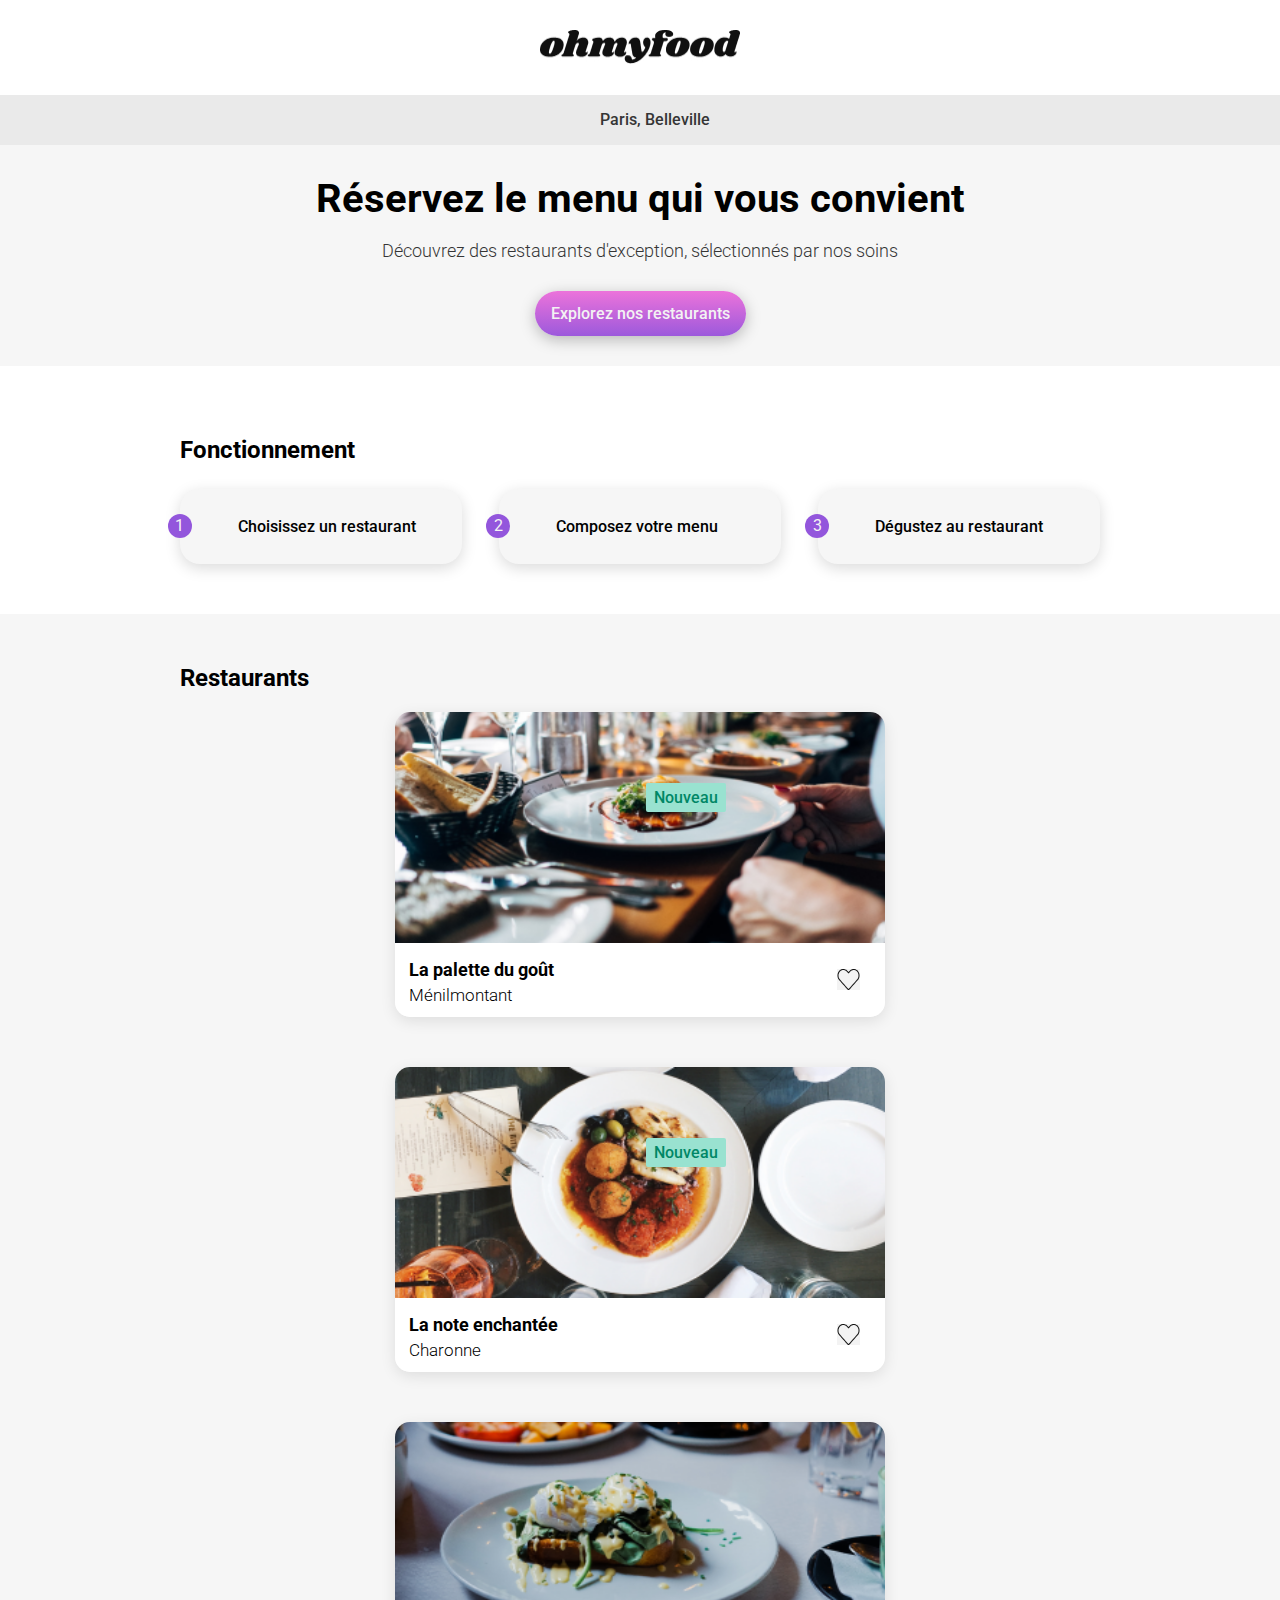
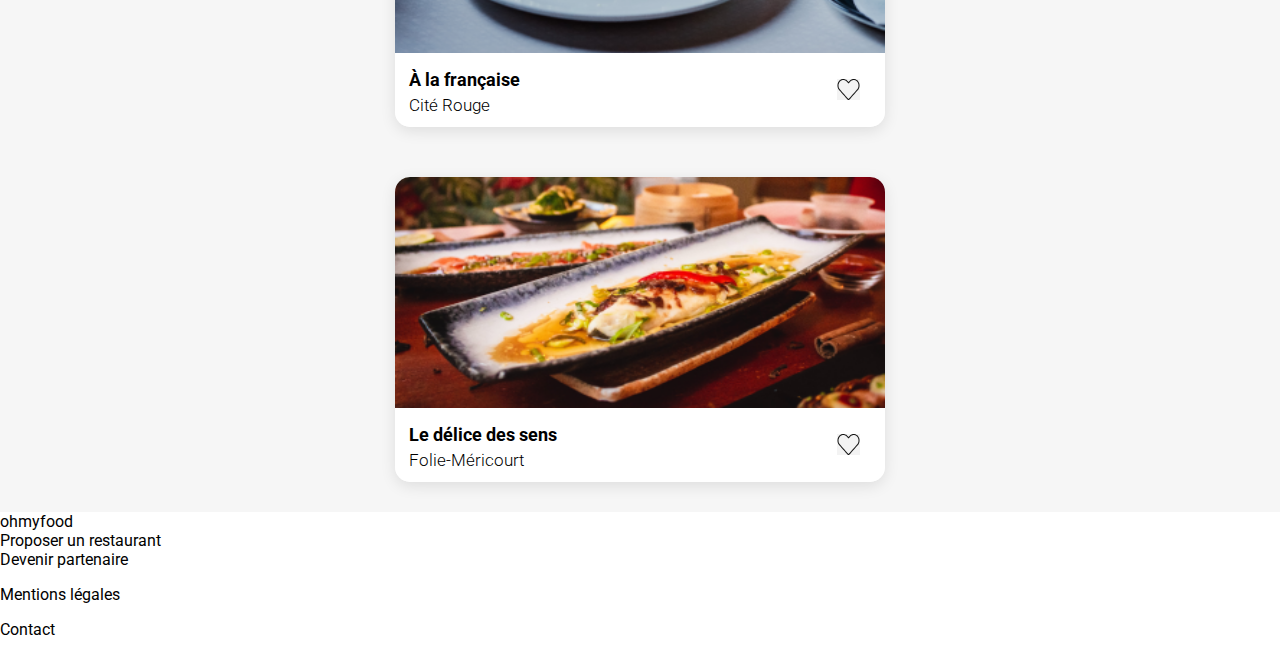
==== index.html @ 88beb4e0 "section restaurant version desktop" ====
<html lang="en">
	<meta charset="UTF-8">
    <meta name="viewport" content="width=device-width, initial-scale=1.0">
    <title>ohmyfood</title>
    <link rel="preconnect" href="https://fonts.googleapis.com">
    <link rel="preconnect" href="https://fonts.gstatic.com" crossorigin>
<link href="https://fonts.googleapis.com/css2?family=Shrikhand&display=swap" rel="stylesheet">
    <link rel="stylesheet" href="https://cdnjs.cloudflare.com/ajax/libs/font-awesome/6.2.1/css/all.min.css"
        integrity="sha512-MV7K8+y+gLIBoVD59lQIYicR65iaqukzvf/nwasF0nqhPay5w/9lJmVM2hMDcnK1OnMGCdVK+iQrJ7lzPJQd1w=="
        crossorigin="anonymous" referrerpolicy="no-referrer" />
<link href="https://fonts.googleapis.com/css2?family=Roboto:wght@500&display=swap" rel="stylesheet">
<link href="https://fonts.googleapis.com/css2?family=Roboto:wght@300&display=swap" rel="stylesheet">    
<link rel="stylesheet" href="./css/style.css">
    <body>
        <div class="main-container">
            <header class="header_accueil">
                <span class="logo_mobile">ohmyfood</span>
                <img src="img/logo/logo_desktop.jpg" class="logo_desktop" alt="logo omyfood desktop"/>
            </header>    
          <main>
            <div class="location">
                <div class="location_icon"><i class="fa-solid fa-location-dot"></i></div><p>Paris, Belleville</p>
            </div>
                <section class="section_discover">
                    <h1>Réservez le menu qui vous convient</h1>
                    <p>Découvrez des restaurants d'exception, sélectionnés par nos soins</p>
                    <a href="#" class="btn btn_discover">Explorez nos restaurants</a>
                </section>
                <section class="section_about">
                    <h2 class="title_h2">Fonctionnement</h2>
                    <div class="about_step">
                        <div class="about_step--rect">
                            <div class="number">1</div><div class="number_icon"><i class="fa-solid fa-mobile-screen-button"></i></div><p>Choisissez un restaurant</p>
                        </div>
                        <div class="about_step--rect">
                            <div class="number">2</div><div class="number_icon"><i class="fa-solid fa-list-ul"></i></div><p>Composez votre menu</p>
                        </div>
                        <div class="about_step--rect">
                            <div class="number">3</div><div class="number_icon"><i class="fa-solid fa-store"></i></div><p>Dégustez au restaurant</p>
                        </div>
                    </div>
                </section>
                <section class="section_restaurant">
                    <h2 class="title_h2">Restaurants</h2>
                    <div class="card_restaurant">
                    <article class="card">
                        <div class="card_img">
                            <img src="img/restaurants/lapalettedugout.png" alt="photo la palette du goût" class="img_restaurant--accueil">
                            <div class="text_img--nouveau">Nouveau</div>
                        </div>
                     <div class="card_content">
                        <div class="card_text">
                            <h3 class="title_h3">La palette du goût</h3>
                            <p class="subtitle_card">Ménilmontant</p> 
                        </div>
                        <div class="card_heart">
                            <img src="img/icones/Status=Status3.png" alt="coeur vide">
                        </div>

                    </article>
                    <article class="card">
                        <div class="card_img">
                            <img src="img/restaurants/lanoteenchantee.png" alt="photo la note enchantée" class="img_restaurant--accueil">
                            <div class="text_img--nouveau">Nouveau</div>

                        </div>
                     <div class="card_content">
                        <div class="card_text">
                            <h3 class="title_h3">La note enchantée</h3>
                            <p class="subtitle_card">Charonne</p>    
                        </div>
                        <div class="card_heart">
                            <img src="img/icones/Status=Status3.png" alt="coeur vide">
                        </div>
                     </div>  
                    </article>
                    <article class="card">
                        <div class="card_img">
                            <img src="img/restaurants/alafrancaise.png" alt="photo à la française" class="img_restaurant--accueil">
                            
                        
                            <div class="card_content">
                            <div class="card_text">
                                <h3 class="title_h3">À la française</h3>
                                <p class="subtitle_card">Cité Rouge</p>
                            </div>
                            <div class="card_heart">
                                <img src="img/icones/Status=Status3.png" alt="coeur vide"> 
                            </div>
                         </div>  
                        
                    </article>
                    <article class="card">
                        <div class="card_img">
                            <img src="img/restaurants/ledelicedessens.png" alt="photo le délice des sens" class="img_restaurant--accueil">
                            
                        <div class="card_content">
                            <div class="card_text">
                                <h3 class="title_h3">Le délice des sens</h3>
                                <p class="subtitle_card">Folie-Méricourt</p>
                            </div>
                            <div class="card_heart">
                                <img src="img/icones/Status=Status3.png" alt="coeur vide"> 
                            </div>
                         </div>  
                    </article>
                    </div>

                </section>
          </main> 
          <footer>
            <span class="logo_blanc">ohmyfood</span>
            <div class="icone_footer"><i class="fa-solid fa-utensils"></i>Proposer un restaurant</div>
            <div class="icone_footer"><i class="fa-solid fa-handshake-angle"></i>Devenir partenaire</div>
            <p>Mentions légales</p>
            <p>Contact</p>
        </footer> 

        </div>

    </body>
    </html>
---- css/style.css ----
@charset "UTF-8";
.btn {
  border-radius: 25px;
  background: -webkit-linear-gradient(bottom, #9356DC -11.44%, #FF79DA 123.97%);
  color: #f3f3f3;
  box-shadow: 0px 4px 15px 0px rgba(0, 0, 0, 0.25);
  text-decoration: none;
  padding-left: 16px;
  padding-right: 16px;
  padding-top: 13px;
  padding-bottom: 13px;
  font-size: 16px;
  font-weight: 500;
  text-decoration: none;
  text-align: center;
  margin: auto;
}
.btn.btn:hover {
  background: linear-gradient(0deg, rgba(255, 255, 255, 0.15) 0%, rgba(255, 255, 255, 0.15) 100%), linear-gradient(201deg, #9356DC -5.2%, #FF79DA 110.74%);
  box-shadow: 0px 4px 15px 0px rgba(0, 0, 0, 0.35);
}

* {
  font-family: "Roboto", sans-serif;
}

.title_h1_restaurant {
  font-family: "Shrikhand", serif;
  font-size: 28px;
  margin-bottom: 0px;
}

.title_h3_restaurant {
  font-size: 16px;
  font-weight: 300;
  margin-bottom: 0;
}

.green_line {
  width: 40px;
  height: 3px;
  background-color: #99E2D0;
  margin-top: 9px;
}

.title_h4 {
  font-size: 18px;
  font-weight: 500;
}

.subtitle_card_meal {
  font-size: 15px;
  font-weight: 300;
}

.card_price {
  font-size: 15px;
  font-weight: 700;
}

.logo_mobile {
  font-family: "Shrikhand", serif;
  font-size: 30px;
  text-align: center;
  padding-top: 14px;
  padding-bottom: 13px;
}

@media (max-width: 767.98px) {
  footer {
    background-color: #353535;
    padding-top: 22px;
    padding-bottom: 22px;
    padding-left: 25px;
    padding-right: 25px;
    display: flex;
    flex-direction: column;
    gap: 7px;
  }
  footer p {
    color: white;
    font-size: 16px;
    font-weight: 400;
    margin: 0;
  }
  footer .logo_blanc {
    color: white;
    font-family: "Shrikhand", serif;
    font-size: 18px;
    font-weight: 400;
    margin-bottom: 16px;
  }
  footer .icone_footer {
    color: white;
    display: flex;
    flex-direction: row;
    gap: 11px;
    font-size: 16px;
    font-weight: 500;
  }
}
body {
  margin: 0;
}

.header_accueil {
  display: flex;
  flex-direction: column;
  justify-content: center;
}
.header_accueil .logo_mobile {
  display: none;
}
.header_accueil .logo_desktop {
  display: block;
  width: 200px;
  height: 34px;
  margin: auto;
  padding-top: 30px;
  padding-bottom: 31px;
}

/*section location*/
.location {
  display: flex;
  flex-direction: row;
  justify-content: center;
  background-color: #EAEAEA;
}
.location .location_icon {
  display: flex;
  flex-direction: column;
  justify-content: center;
}
.location .location_icon .fa-location-dot {
  width: 12px;
  height: 16px;
  margin-right: 17px;
  color: #353535;
}
.location p {
  color: #353535;
  font-size: 16px;
  font-weight: 500;
  margin-top: 15px;
}

/*section discover*/
.section_discover {
  display: flex;
  flex-direction: column;
  background-color: #f6f6f6;
}
.section_discover h1 {
  font-size: 40px;
  font-weight: 700;
  text-align: center;
  margin-top: 30px;
  margin-bottom: 0;
}
.section_discover p {
  color: #353535;
  font-size: 18px;
  font-weight: 300;
  text-align: center;
  margin: auto;
  margin-top: 18px;
}
.section_discover .btn_discover {
  margin-top: 30px;
  margin-bottom: 30px;
}

/*section fonctionnement*/
.section_about {
  padding-top: 50px;
  padding-bottom: 50px;
  padding-left: 180px;
  padding-right: 180px;
}
.section_about .title_h2 {
  font-size: 24px;
  margin-left: 0px;
  margin-bottom: 25px;
}
.section_about .about_step {
  display: flex;
  flex-direction: row;
  gap: 36.5px;
}
.section_about .about_step .about_step--rect {
  display: flex;
  flex-direction: row;
  gap: 23px;
  background-color: #f6f6f6;
  border-radius: 20px;
  width: 100%;
  box-shadow: 0px 4px 15px 0px rgba(0, 0, 0, 0.15);
}
.section_about .about_step .about_step--rect .number {
  display: flex;
  flex-direction: column;
  justify-content: center;
  align-items: center;
  color: #f3f3f3;
  background-color: #9356DC;
  height: 24px;
  width: 24px;
  border-radius: 15px;
  margin-top: 25px;
  margin-left: -12.5px;
}
.section_about .about_step .about_step--rect p {
  margin-top: 28px;
  margin-bottom: 28px;
  font-size: 16px;
  font-weight: 500;
}
.section_about .about_step .about_step--rect .fa-solid {
  color: #7E7E7E;
}
.section_about .about_step .about_step--rect .fa-solid.fa-store {
  color: #9356DC;
}
.section_about .about_step .about_step--rect .number_icon {
  display: flex;
  flex-direction: column;
  justify-content: center;
}

.section_restaurant {
  background: #f6f6f6;
  padding-top: 30px;
  padding-bottom: 30px;
  padding-left: 180px;
  padding-right: 180px;
}
.section_restaurant .card_restaurant {
  display: flex;
  flex-direction: row;
  flex-wrap: wrap;
  row-gap: 50px;
  column-gap: 100px;
}
.section_restaurant .card_restaurant .card {
  display: flex;
  flex-direction: column;
  justify-content: center;
  margin: auto;
  border-radius: 15px;
  width: 490px;
  box-shadow: 0px 4px 15px 0px rgba(0, 0, 0, 0.1);
}
.section_restaurant .card_restaurant .card .img_restaurant--accueil {
  height: 231px;
  width: -webkit-fill-available;
  border-radius: 15px 15px 0px 0px;
}
.section_restaurant .card_restaurant .card .text_img--nouveau {
  color: #008766;
  font-weight: 500;
  border-radius: 2px;
  background-color: #99E2D0;
  width: 80px;
  height: 29px;
  display: flex;
  flex-direction: column;
  justify-content: center;
  text-align: center;
  position: absolute;
  margin-top: -160px;
  margin-left: 251px;
}
.section_restaurant .card_restaurant .card .card_content {
  background-color: white;
  display: flex;
  flex-direction: row;
  justify-content: space-between;
  border-radius: 0px 0px 15px 15px;
}
.section_restaurant .card_restaurant .card .card_content .card_text {
  margin-left: 14px;
}
.section_restaurant .card_restaurant .card .card_content .card_text .title_h3 {
  padding: 0;
  margin-top: 16px;
  margin-bottom: 5px;
  font-size: 18px;
  font-weight: 700;
}
.section_restaurant .card_restaurant .card .card_content .card_text .subtitle_card {
  margin-top: 0px;
  margin-bottom: 12px;
  font-weight: 300;
  font-size: 17px;
}
.section_restaurant .card_restaurant .card .card_content .card_heart {
  display: flex;
  flex-direction: column;
  justify-content: center;
  margin-right: 25px;
}

@media (max-width: 767.98px) {
  body {
    margin: 0;
  }
  .header_accueil {
    display: flex;
    flex-direction: column;
    justify-content: center;
  }
  .header_accueil .logo_mobile {
    display: block;
  }
  .header_accueil .logo_desktop {
    display: none;
  }
  /*section découvrez nos restaurants*/
  .section_discover {
    display: flex;
    flex-direction: column;
    background-color: #f6f6f6;
  }
  .section_discover h1 {
    font-size: 24px;
    font-weight: 700;
    text-align: center;
    width: 275px;
    height: 68px;
    margin: auto;
    margin-top: 39px;
  }
  .section_discover p {
    margin-top: 0;
  }
  .section_discover .btn_discover {
    margin-top: 27px;
    margin-bottom: 57px;
  }
  /*section fonctionnement*/
  .section_about {
    padding-top: 48px;
    padding-bottom: 68px;
    padding-left: 0px;
    padding-right: 0px;
  }
  .section_about .title_h2 {
    margin-left: 20px;
    margin-bottom: 26px;
  }
  .section_about .about_step {
    display: flex;
    flex-direction: column;
    gap: 24px;
  }
  .section_about .about_step .about_step--rect {
    display: flex;
    flex-direction: row;
    margin-left: 32.5px;
    margin-right: 20px;
    gap: 23px;
    background-color: #f6f6f6;
    border-radius: 20px;
    width: auto;
    box-shadow: 0px 4px 15px 0px rgba(0, 0, 0, 0.15);
  }
  .section_about .about_step .about_step--rect p {
    margin-top: 28px;
    margin-bottom: 28px;
    font-size: 16px;
    font-weight: 500;
  }
  /*section restaurant*/
  .section_restaurant {
    background: #f6f6f6;
    padding-top: 54px;
    padding-bottom: 66px;
    padding-left: 0px;
    padding-right: 0px;
  }
  .section_restaurant .title_h2 {
    margin-left: 20px;
  }
  .section_restaurant .card_restaurant {
    display: flex;
    flex-direction: column;
    gap: 18px;
  }
  .section_restaurant .card_restaurant .card {
    display: flex;
    flex-direction: column;
    justify-content: center;
    margin: auto;
    width: auto;
    border-radius: 15px;
    box-shadow: 0px 4px 15px 0px rgba(0, 0, 0, 0.1);
  }
  .section_restaurant .card_restaurant .card .img_restaurant--accueil {
    height: 174px;
    max-width: 340px;
    border-radius: 15px 15px 0px 0px;
  }
  .section_restaurant .card_restaurant .card .text_img--nouveau {
    color: #008766;
    font-weight: 500;
    border-radius: 2px;
    background-color: #99E2D0;
    width: 80px;
    height: 29px;
    display: flex;
    flex-direction: column;
    justify-content: center;
    text-align: center;
    position: absolute;
    margin-top: -160px;
    margin-left: 251px;
  }
  .section_restaurant .card_restaurant .card .card_content {
    background-color: white;
    display: flex;
    flex-direction: row;
    justify-content: space-between;
    border-radius: 0px 0px 15px 15px;
  }
  .section_restaurant .card_restaurant .card .card_content .card_text {
    margin-left: 14px;
  }
  .section_restaurant .card_restaurant .card .card_content .card_text .title_h3 {
    padding: 0;
    margin-top: 16px;
    margin-bottom: 5px;
    font-size: 18px;
    font-weight: 700;
  }
  .section_restaurant .card_restaurant .card .card_content .card_text .subtitle_card {
    margin-top: 0px;
    margin-bottom: 12px;
    font-weight: 300;
    font-size: 17px;
  }
  .section_restaurant .card_restaurant .card .card_content .card_heart {
    display: flex;
    flex-direction: column;
    justify-content: center;
    margin-right: 25px;
  }
  /*footer*/
  footer {
    background-color: #353535;
    padding-top: 22px;
    padding-bottom: 22px;
    padding-left: 25px;
    padding-right: 25px;
    display: flex;
    flex-direction: column;
    gap: 7px;
  }
  footer p {
    color: white;
    font-size: 16px;
    font-weight: 400;
    margin: 0;
  }
  footer .logo_blanc {
    color: white;
    font-family: "Shrikhand", serif;
    font-size: 18px;
    font-weight: 400;
    margin-bottom: 16px;
  }
  footer .icone_footer {
    color: white;
    display: flex;
    flex-direction: row;
    gap: 11px;
    font-size: 16px;
    font-weight: 500;
  }
}
@media (max-width: 767.98px) {
  /*image header*/
  .header_img {
    background-image: url("../img/restaurants_menu/lapalettedugout.png");
    background-size: cover;
    background-repeat: no-repeat;
    height: 275px;
  }
  /*section entrée*/
  .section_entrees {
    background-color: #f3f3f3;
    width: auto;
    margin-top: -32px;
    border-radius: 25px 25px 0px 0px;
  }
  .section_entrees .title_content {
    display: flex;
    flex-direction: row;
    padding-left: 17px;
    padding-right: 17px;
  }
  .section_entrees .title_content .card_heart {
    display: flex;
    flex-direction: column;
    justify-content: center;
    padding-left: 24px;
    padding-right: 28px;
  }
  .section_entrees .items_menu {
    display: flex;
    flex-direction: column;
    gap: 13px;
    margin-left: 13px;
    margin-right: 13px;
    padding-bottom: 40px;
  }
  .section_entrees .items_menu .card_menu {
    display: flex;
    flex-direction: row;
    justify-content: space-between;
    padding: 15px;
    background-color: #ffffff;
    border-radius: 15px;
    box-shadow: 0px 4.01149px 15.0431px 0px rgba(0, 0, 0, 0.1);
  }
  .section_entrees .items_menu .card_menu .card_meal {
    display: flex;
    flex-direction: column;
    gap: 5px;
  }
  .section_entrees .items_menu .card_menu .card_meal .title_h4 {
    margin-top: 0;
    margin-bottom: 0;
  }
  .section_entrees .items_menu .card_menu .card_meal .subtitle_card_meal {
    margin-top: 0;
    margin-bottom: 0;
    padding-bottom: 0;
  }
  .section_order {
    display: flex;
    flex-direction: row;
    justify-content: center;
    background-color: #f3f3f3;
  }
  .section_order .button_menu {
    margin-bottom: 40px;
    width: 186px;
    height: 50px;
  }
  .section_order .button_menu .btn.btn_order {
    display: block;
  }
}
@media (max-width: 767.98px) {
  .header_restaurant {
    display: flex;
    flex-direction: row;
    gap: 42px;
  }
  .header_restaurant .logo {
    padding-right: 89px;
    flex: 1;
  }
  .header_restaurant .icone_arrow {
    display: flex;
    flex-direction: column;
    justify-content: center;
  }
  .header_restaurant .icone_arrow .fa-solid.fa-arrow-left {
    color: #353535;
    width: 30px;
    height: 30px;
    display: flex;
    flex-direction: column;
    justify-content: center;
    padding-left: 17px;
  }
}

/*# sourceMappingURL=style.css.map */
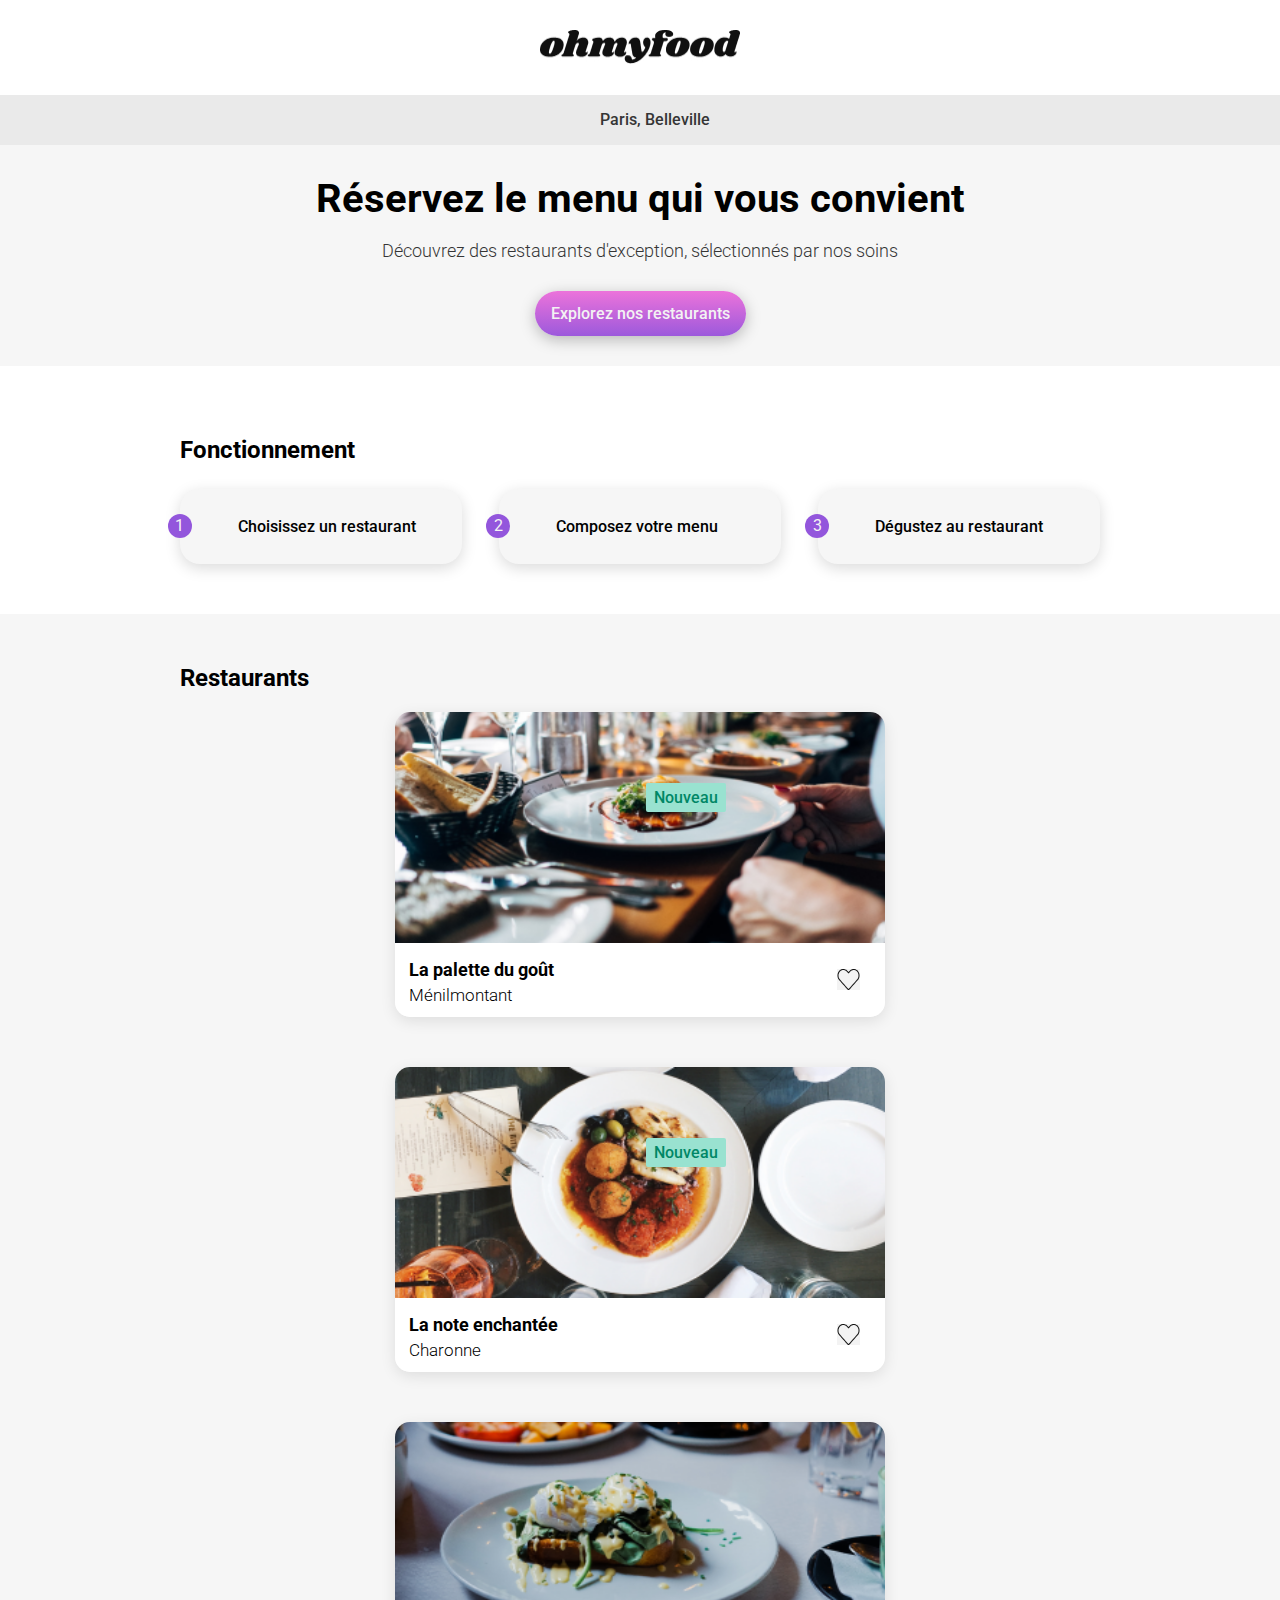
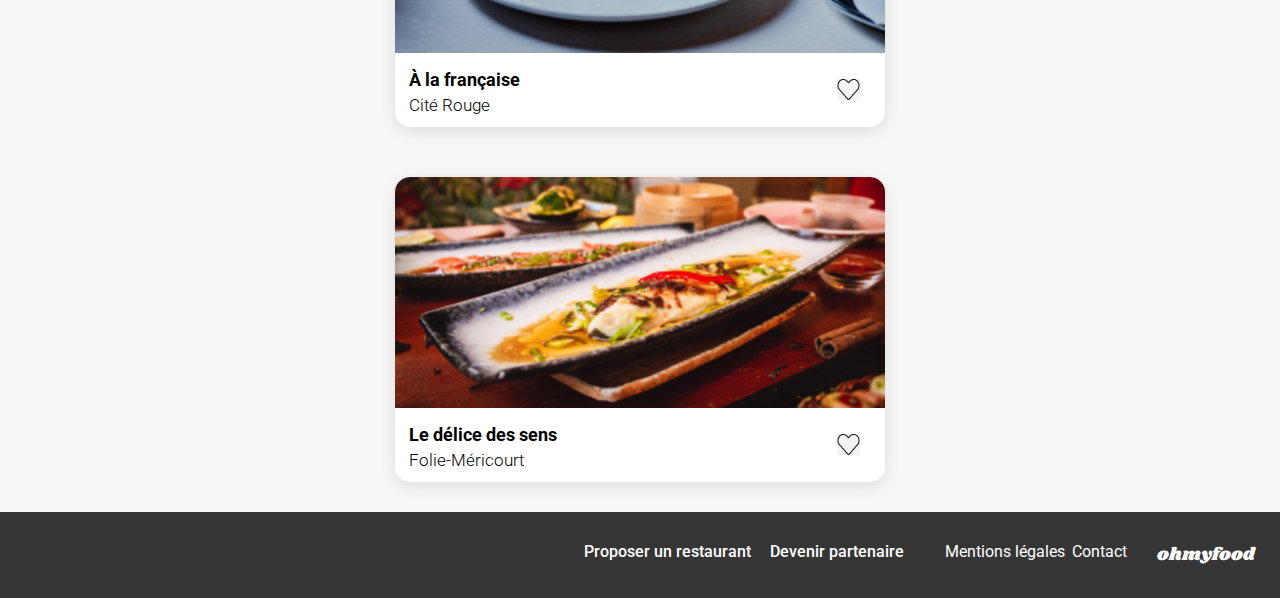
==== commit 14b3ccfe: "footer desktop" ====
--- a/index.html
+++ b/index.html
@@ -109,11 +109,12 @@
                 </section>
           </main> 
           <footer>
-            <span class="logo_blanc">ohmyfood</span>
-            <div class="icone_footer"><i class="fa-solid fa-utensils"></i>Proposer un restaurant</div>
-            <div class="icone_footer"><i class="fa-solid fa-handshake-angle"></i>Devenir partenaire</div>
+            <span class="logo_footer_mobile">ohmyfood</span>
+            <div class="icone_footer"><i class="fa-solid fa-utensils"></i><span>Proposer un restaurant</span></div>
+            <div class="icone_footer"><i class="fa-solid fa-handshake-angle"></i><span>Devenir partenaire</span></div>
             <p>Mentions légales</p>
             <p>Contact</p>
+            <span class="logo_footer_desktop">ohmyfood</span>
         </footer> 
 
         </div>
--- a/css/style.css
+++ b/css/style.css
@@ -66,6 +66,46 @@
   padding-bottom: 13px;
 }
 
+footer {
+  background-color: #353535;
+  padding-top: 30px;
+  padding-bottom: 30px;
+  padding-left: 25px;
+  padding-right: 25px;
+  display: flex;
+  flex-direction: row;
+  justify-content: flex-end;
+  gap: 7px;
+}
+footer .logo_footer_mobile {
+  display: none;
+}
+footer .logo_footer_desktop {
+  display: block;
+  color: white;
+  font-family: "Shrikhand", serif;
+  font-size: 18px;
+  font-weight: 400;
+  margin-left: 23px;
+}
+footer p {
+  color: white;
+  font-size: 16px;
+  font-weight: 400;
+  margin: 0;
+}
+footer .icone_footer {
+  color: white;
+  display: flex;
+  flex-direction: row;
+  gap: 11px;
+  font-size: 16px;
+  font-weight: 500;
+}
+footer .icone_footer span {
+  width: 168px;
+}
+
 @media (max-width: 767.98px) {
   footer {
     background-color: #353535;
@@ -77,13 +117,17 @@
     flex-direction: column;
     gap: 7px;
   }
+  footer .logo_footer_desktop {
+    display: none;
+  }
   footer p {
     color: white;
     font-size: 16px;
     font-weight: 400;
     margin: 0;
   }
-  footer .logo_blanc {
+  footer .logo_footer_mobile {
+    display: block;
     color: white;
     font-family: "Shrikhand", serif;
     font-size: 18px;
@@ -446,37 +490,6 @@
     margin-right: 25px;
   }
   /*footer*/
-  footer {
-    background-color: #353535;
-    padding-top: 22px;
-    padding-bottom: 22px;
-    padding-left: 25px;
-    padding-right: 25px;
-    display: flex;
-    flex-direction: column;
-    gap: 7px;
-  }
-  footer p {
-    color: white;
-    font-size: 16px;
-    font-weight: 400;
-    margin: 0;
-  }
-  footer .logo_blanc {
-    color: white;
-    font-family: "Shrikhand", serif;
-    font-size: 18px;
-    font-weight: 400;
-    margin-bottom: 16px;
-  }
-  footer .icone_footer {
-    color: white;
-    display: flex;
-    flex-direction: row;
-    gap: 11px;
-    font-size: 16px;
-    font-weight: 500;
-  }
 }
 @media (max-width: 767.98px) {
   /*image header*/
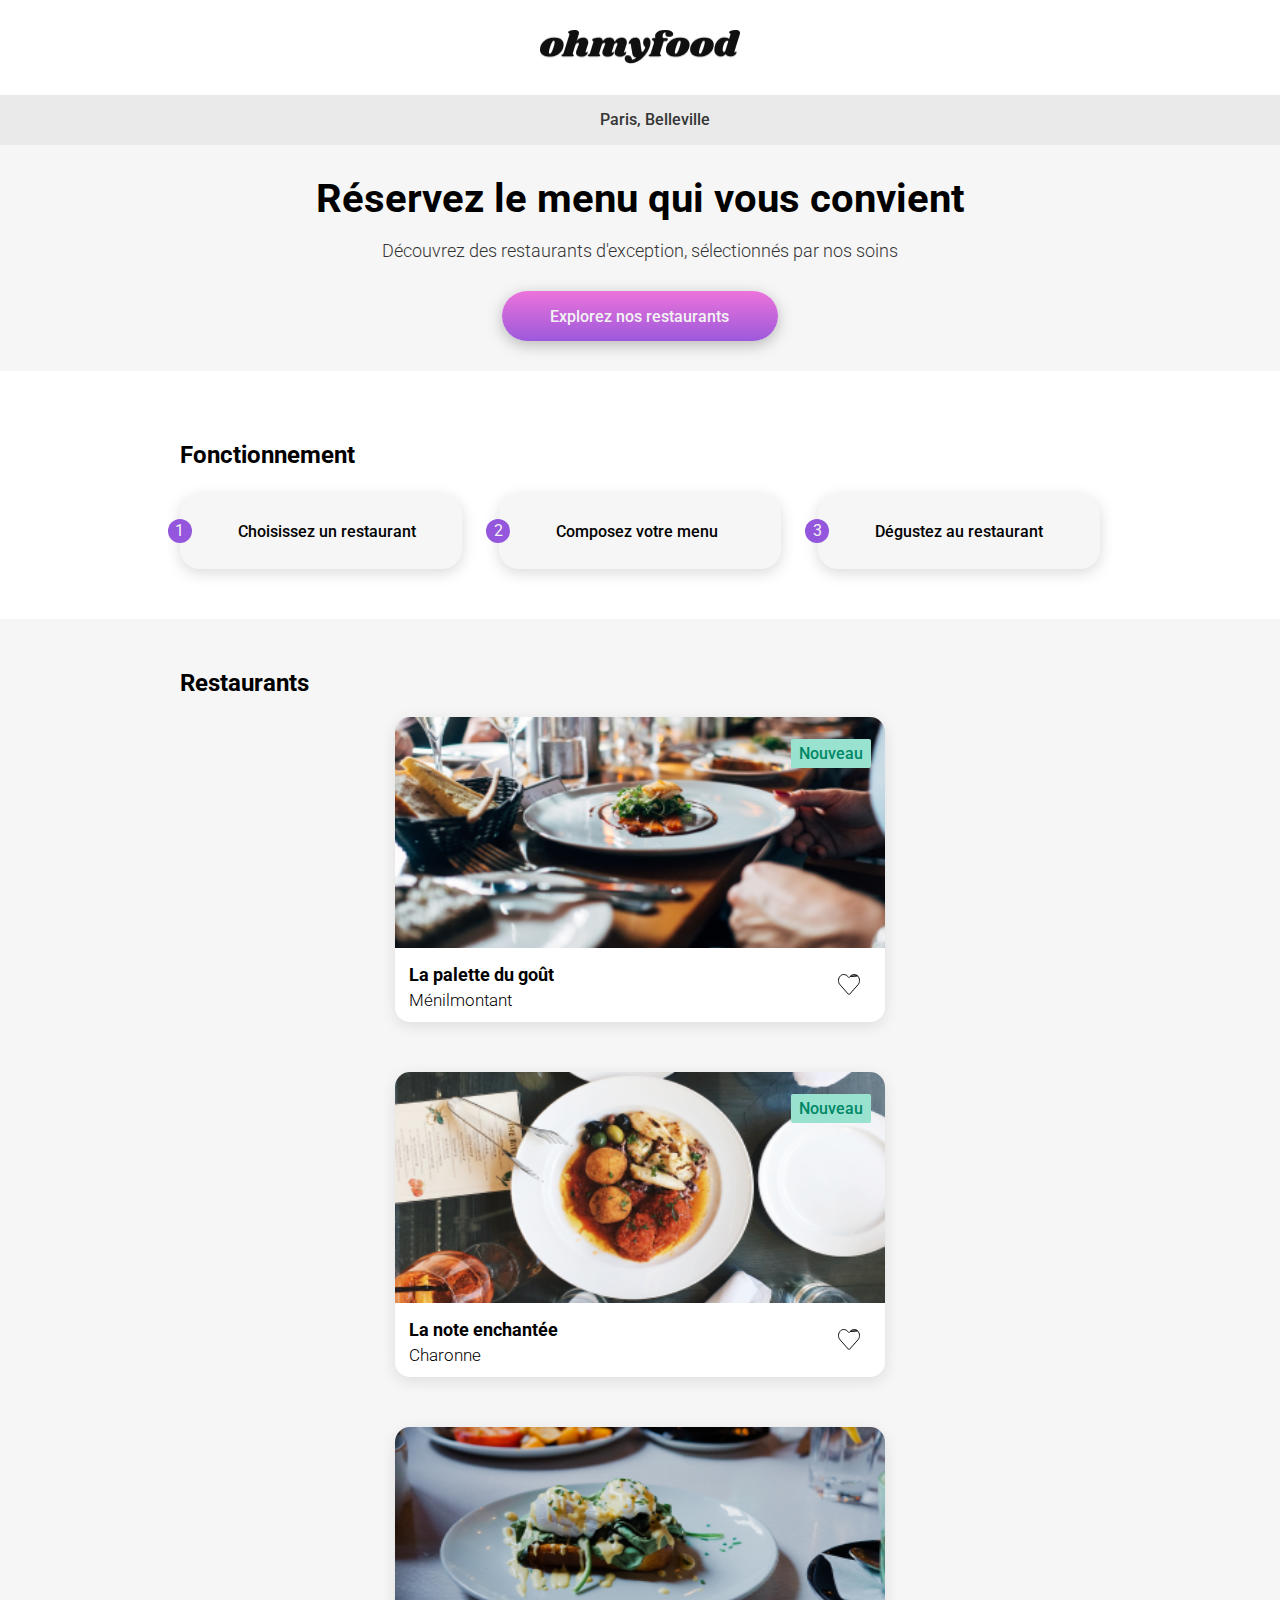
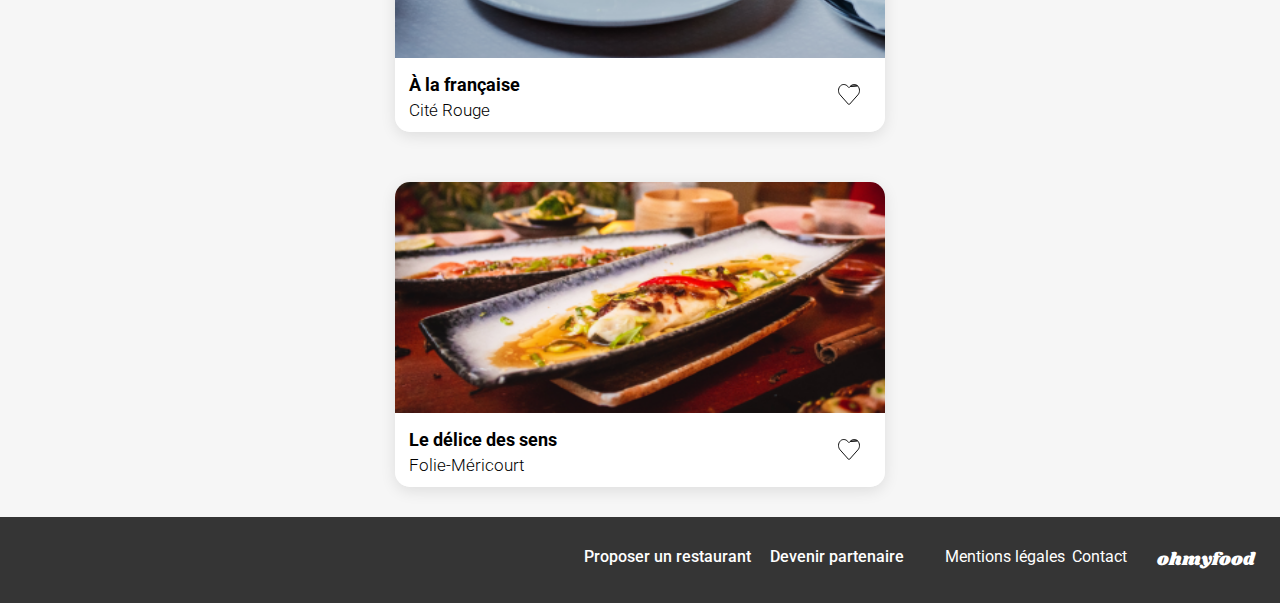
==== commit a922c6fb: "desktop restaurant" ====
--- a/index.html
+++ b/index.html
@@ -54,7 +54,7 @@
                             <p class="subtitle_card">Ménilmontant</p> 
                         </div>
                         <div class="card_heart">
-                            <img src="img/icones/Status=Status3.png" alt="coeur vide">
+                            <img src="img/icones/Like.svg" alt="coeur vide">
                         </div>
 
                     </article>
@@ -70,7 +70,7 @@
                             <p class="subtitle_card">Charonne</p>    
                         </div>
                         <div class="card_heart">
-                            <img src="img/icones/Status=Status3.png" alt="coeur vide">
+                            <img src="img/icones/Like.svg" alt="coeur vide">
                         </div>
                      </div>  
                     </article>
@@ -85,7 +85,7 @@
                                 <p class="subtitle_card">Cité Rouge</p>
                             </div>
                             <div class="card_heart">
-                                <img src="img/icones/Status=Status3.png" alt="coeur vide"> 
+                                <img src="img/icones/Like.svg" alt="coeur vide"> 
                             </div>
                          </div>  
                         
@@ -100,7 +100,7 @@
                                 <p class="subtitle_card">Folie-Méricourt</p>
                             </div>
                             <div class="card_heart">
-                                <img src="img/icones/Status=Status3.png" alt="coeur vide"> 
+                                <img src="img/icones/Like.svg" alt="coeur vide"> 
                             </div>
                          </div>  
                     </article>
--- a/css/style.css
+++ b/css/style.css
@@ -5,10 +5,10 @@
   color: #f3f3f3;
   box-shadow: 0px 4px 15px 0px rgba(0, 0, 0, 0.25);
   text-decoration: none;
-  padding-left: 16px;
-  padding-right: 16px;
-  padding-top: 13px;
-  padding-bottom: 13px;
+  padding-left: 48px;
+  padding-right: 49px;
+  padding-top: 16px;
+  padding-bottom: 15px;
   font-size: 16px;
   font-weight: 500;
   text-decoration: none;
@@ -20,6 +20,14 @@
   box-shadow: 0px 4px 15px 0px rgba(0, 0, 0, 0.35);
 }
 
+@media (max-width: 767.98px) {
+  .btn {
+    padding-left: 16px;
+    padding-right: 16px;
+    padding-top: 13px;
+    padding-bottom: 13px;
+  }
+}
 * {
   font-family: "Roboto", sans-serif;
 }
@@ -28,6 +36,7 @@
   font-family: "Shrikhand", serif;
   font-size: 28px;
   margin-bottom: 0px;
+  margin-top: 0;
 }
 
 .title_h3_restaurant {
@@ -64,6 +73,7 @@
   text-align: center;
   padding-top: 14px;
   padding-bottom: 13px;
+  padding-left: 16px;
 }
 
 footer {
@@ -312,8 +322,8 @@
   justify-content: center;
   text-align: center;
   position: absolute;
-  margin-top: -160px;
-  margin-left: 251px;
+  margin-top: -209px;
+  margin-left: 396px;
 }
 .section_restaurant .card_restaurant .card .card_content {
   background-color: white;
@@ -343,6 +353,87 @@
   flex-direction: column;
   justify-content: center;
   margin-right: 25px;
+}
+
+.header_img {
+  background-image: url("../img/restaurants_menu/lapalettedugout_desktop.jpg");
+  background-size: cover;
+  background-repeat: no-repeat;
+  background-position: center;
+  height: 390px;
+}
+
+.section_menu {
+  background-color: #f3f3f3;
+  width: auto;
+  margin-top: -32px;
+  border-radius: 25px 25px 0px 0px;
+  margin-left: 193px;
+  margin-right: 192px;
+  padding-left: 210px;
+  padding-right: 210px;
+}
+.section_menu .title_content {
+  display: flex;
+  flex-direction: row;
+  justify-content: center;
+  padding-top: 51px;
+}
+.section_menu .title_content .card_heart {
+  display: flex;
+  flex-direction: column;
+  justify-content: center;
+  padding-left: 24px;
+  padding-right: 28px;
+}
+.section_menu .items_menu {
+  display: flex;
+  flex-direction: column;
+  gap: 13px;
+  margin-left: 13px;
+  margin-right: 13px;
+  padding-bottom: 40px;
+}
+.section_menu .items_menu .card_menu {
+  display: flex;
+  flex-direction: row;
+  justify-content: space-between;
+  padding: 15px;
+  background-color: #ffffff;
+  border-radius: 15px;
+  box-shadow: 0px 4.01149px 15.0431px 0px rgba(0, 0, 0, 0.1);
+}
+.section_menu .items_menu .card_menu .card_meal {
+  display: flex;
+  flex-direction: column;
+  gap: 5px;
+}
+.section_menu .items_menu .card_menu .card_meal .title_h4 {
+  margin-top: 0;
+  margin-bottom: 0;
+}
+.section_menu .items_menu .card_menu .card_meal .subtitle_card_meal {
+  margin-top: 0;
+  margin-bottom: 0;
+  padding-bottom: 0;
+}
+
+/*section order*/
+.section_order {
+  display: flex;
+  flex-direction: row;
+  justify-content: center;
+  background-color: #f3f3f3;
+  margin-left: 193px;
+  margin-right: 192px;
+}
+.section_order .button_menu {
+  margin-bottom: 40px;
+  width: 186px;
+  height: 50px;
+}
+.section_order .button_menu .btn.btn_order {
+  display: block;
 }
 
 @media (max-width: 767.98px) {
@@ -500,61 +591,23 @@
     height: 275px;
   }
   /*section entrée*/
-  .section_entrees {
-    background-color: #f3f3f3;
-    width: auto;
-    margin-top: -32px;
-    border-radius: 25px 25px 0px 0px;
-  }
-  .section_entrees .title_content {
+  .section_menu {
+    margin-left: 0;
+    margin-right: 0;
+    padding-left: 0;
+    padding-right: 0;
+  }
+  .section_menu .title_content {
     display: flex;
     flex-direction: row;
     padding-left: 17px;
     padding-right: 17px;
-  }
-  .section_entrees .title_content .card_heart {
-    display: flex;
-    flex-direction: column;
-    justify-content: center;
-    padding-left: 24px;
-    padding-right: 28px;
-  }
-  .section_entrees .items_menu {
-    display: flex;
-    flex-direction: column;
-    gap: 13px;
-    margin-left: 13px;
-    margin-right: 13px;
-    padding-bottom: 40px;
-  }
-  .section_entrees .items_menu .card_menu {
-    display: flex;
-    flex-direction: row;
-    justify-content: space-between;
-    padding: 15px;
-    background-color: #ffffff;
-    border-radius: 15px;
-    box-shadow: 0px 4.01149px 15.0431px 0px rgba(0, 0, 0, 0.1);
-  }
-  .section_entrees .items_menu .card_menu .card_meal {
-    display: flex;
-    flex-direction: column;
-    gap: 5px;
-  }
-  .section_entrees .items_menu .card_menu .card_meal .title_h4 {
-    margin-top: 0;
-    margin-bottom: 0;
-  }
-  .section_entrees .items_menu .card_menu .card_meal .subtitle_card_meal {
-    margin-top: 0;
-    margin-bottom: 0;
-    padding-bottom: 0;
-  }
+    padding-top: 32px;
+  }
+  /*section order*/
   .section_order {
-    display: flex;
-    flex-direction: row;
-    justify-content: center;
-    background-color: #f3f3f3;
+    margin-left: 0px;
+    margin-right: 0px;
   }
   .section_order .button_menu {
     margin-bottom: 40px;
@@ -565,29 +618,44 @@
     display: block;
   }
 }
+.header_restaurant {
+  display: flex;
+  flex-direction: row;
+  gap: 572px;
+  padding-top: 30;
+  padding-bottom: 32px;
+}
+.header_restaurant .logo_mobile {
+  display: none;
+}
+.header_restaurant .icone_arrow {
+  display: flex;
+  flex-direction: column;
+  justify-content: center;
+}
+.header_restaurant .icone_arrow .fa-solid.fa-arrow-left {
+  color: #353535;
+  width: 30px;
+  height: 30px;
+  display: flex;
+  flex-direction: column;
+  justify-content: center;
+  padding-left: 17px;
+}
+
 @media (max-width: 767.98px) {
   .header_restaurant {
-    display: flex;
-    flex-direction: row;
     gap: 42px;
-  }
-  .header_restaurant .logo {
+    padding-top: 0;
+    padding-bottom: 0;
+  }
+  .header_restaurant .logo_desktop {
+    display: none;
+  }
+  .header_restaurant .logo_mobile {
     padding-right: 89px;
     flex: 1;
-  }
-  .header_restaurant .icone_arrow {
-    display: flex;
-    flex-direction: column;
-    justify-content: center;
-  }
-  .header_restaurant .icone_arrow .fa-solid.fa-arrow-left {
-    color: #353535;
-    width: 30px;
-    height: 30px;
-    display: flex;
-    flex-direction: column;
-    justify-content: center;
-    padding-left: 17px;
+    display: block;
   }
 }
 
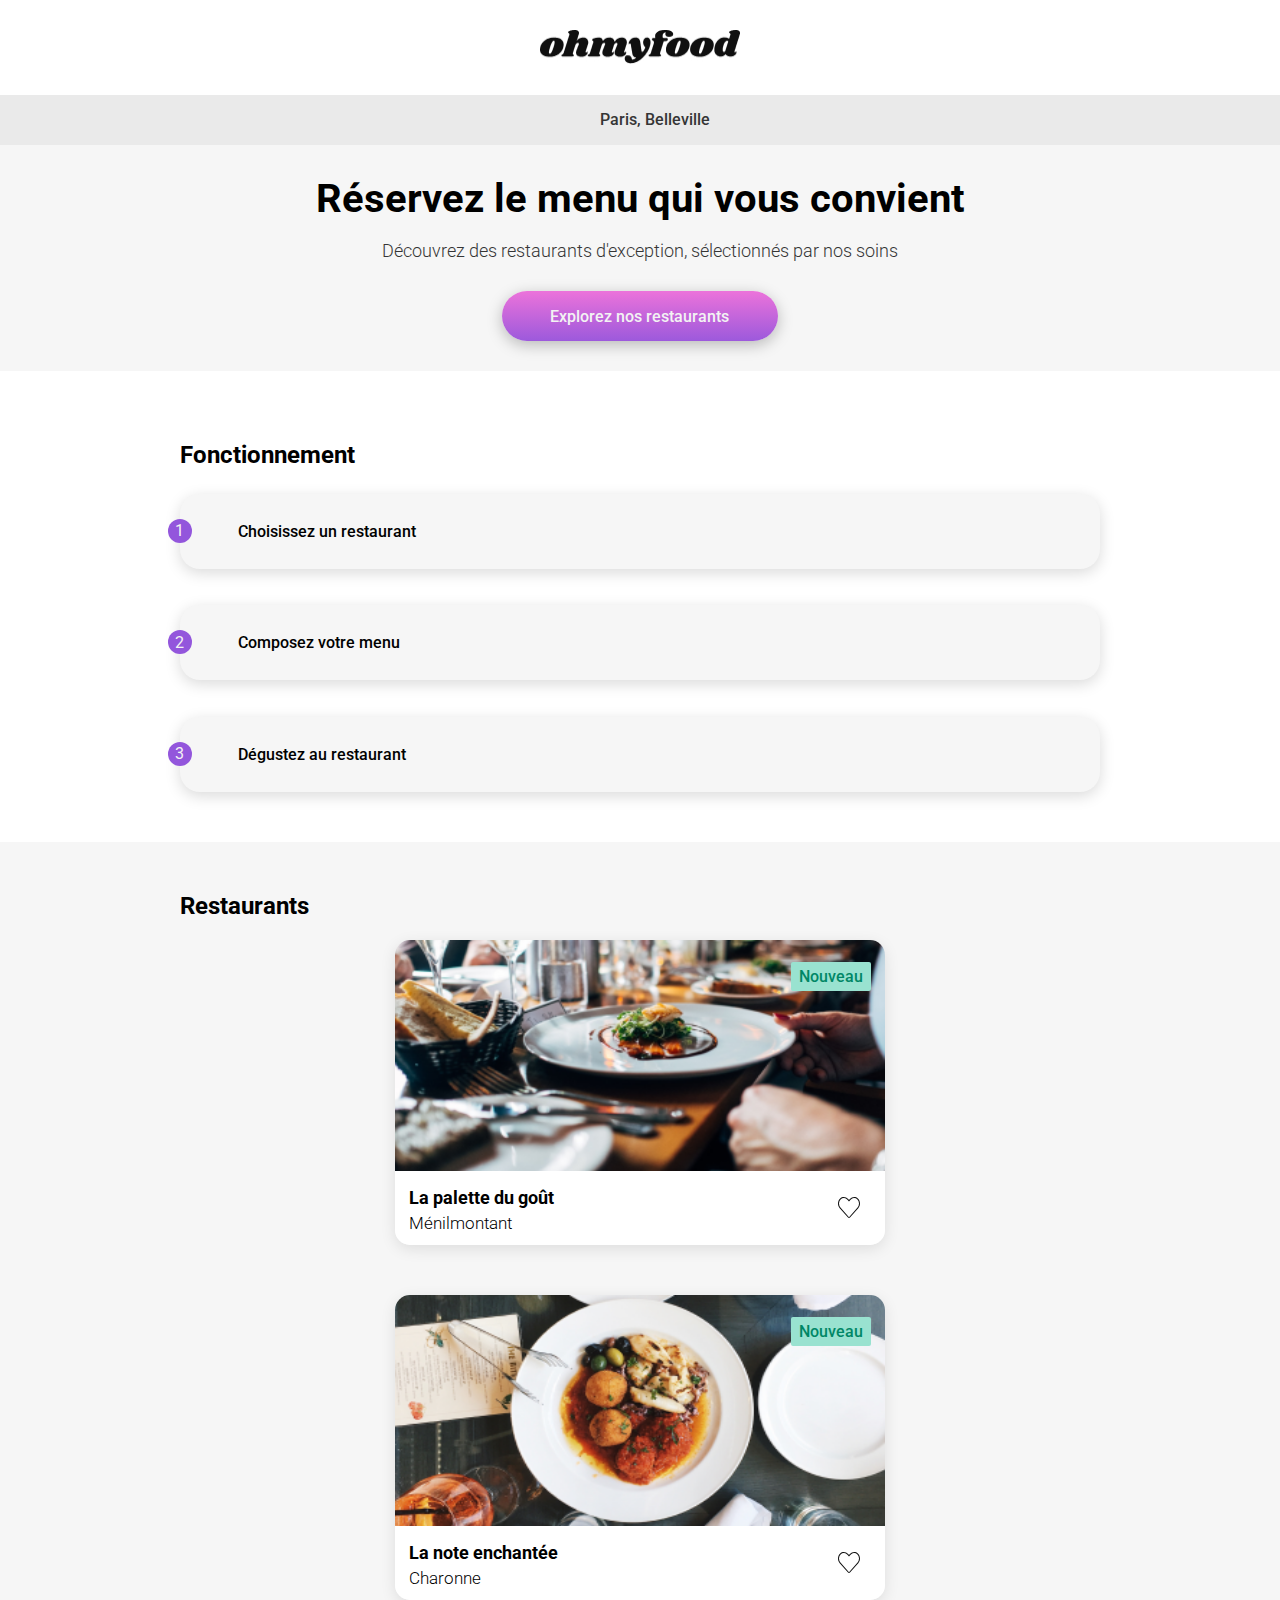
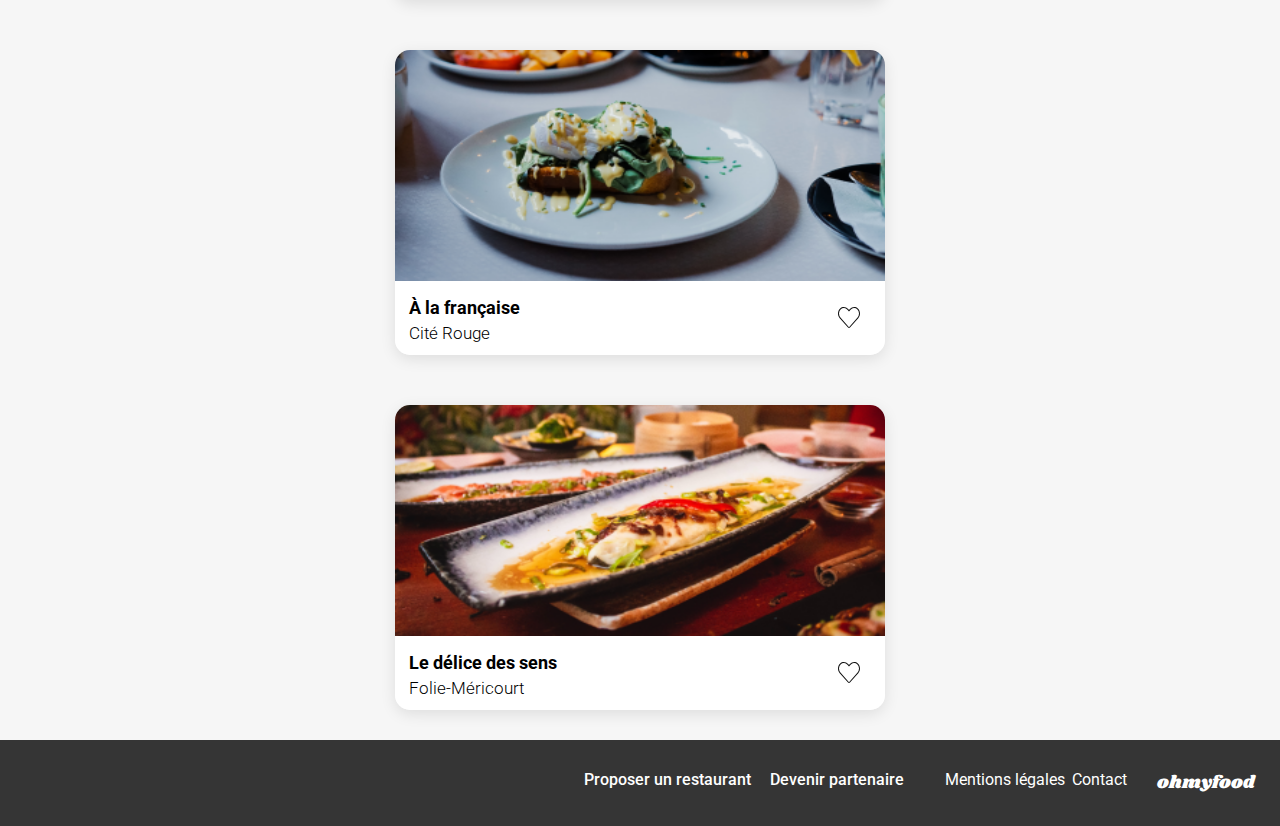
==== commit 25da48a9: "réalisation animation coeur page accueil" ====
--- a/index.html
+++ b/index.html
@@ -12,6 +12,7 @@
 <link href="https://fonts.googleapis.com/css2?family=Roboto:wght@300&display=swap" rel="stylesheet">    
 <link rel="stylesheet" href="./css/style.css">
     <body>
+        <div class="loader"></div>
         <div class="main-container">
             <header class="header_accueil">
                 <span class="logo_mobile">ohmyfood</span>
@@ -54,7 +55,9 @@
                             <p class="subtitle_card">Ménilmontant</p> 
                         </div>
                         <div class="card_heart">
-                            <img src="img/icones/Like.svg" alt="coeur vide">
+                            <div class="container_heart"><img src="img/icones/Status=Liked.svg" alt="coeur vide" class="full_heart">
+                            <img src="img/icones/Like.svg" alt="coeur vide" class="empty_heart">
+                        </div>
                         </div>
 
                     </article>
@@ -70,7 +73,8 @@
                             <p class="subtitle_card">Charonne</p>    
                         </div>
                         <div class="card_heart">
-                            <img src="img/icones/Like.svg" alt="coeur vide">
+                            <div class="container_heart"><img src="img/icones/Status=Liked.svg" alt="coeur vide" class="full_heart">
+                            <img src="img/icones/Like.svg" alt="coeur vide" class="empty_heart">
                         </div>
                      </div>  
                     </article>
@@ -85,7 +89,8 @@
                                 <p class="subtitle_card">Cité Rouge</p>
                             </div>
                             <div class="card_heart">
-                                <img src="img/icones/Like.svg" alt="coeur vide"> 
+                                <div class="container_heart"><img src="img/icones/Status=Liked.svg" alt="coeur vide" class="full_heart">
+                                <img src="img/icones/Like.svg" alt="coeur vide" class="empty_heart">
                             </div>
                          </div>  
                         
@@ -100,7 +105,8 @@
                                 <p class="subtitle_card">Folie-Méricourt</p>
                             </div>
                             <div class="card_heart">
-                                <img src="img/icones/Like.svg" alt="coeur vide"> 
+                                <div class="container_heart"><img src="img/icones/Status=Liked.svg" alt="coeur vide" class="full_heart">
+                                <img src="img/icones/Like.svg" alt="coeur vide" class="empty_heart">
                             </div>
                          </div>  
                     </article>
--- a/css/style.css
+++ b/css/style.css
@@ -116,6 +116,13 @@
   width: 168px;
 }
 
+@media (min-width: 768px) and (max-width: 1024px) {
+  footer {
+    padding-left: 0;
+    padding-right: 0;
+    justify-content: center;
+  }
+}
 @media (max-width: 767.98px) {
   footer {
     background-color: #353535;
@@ -353,6 +360,10 @@
   flex-direction: column;
   justify-content: center;
   margin-right: 25px;
+}
+.section_restaurant .card_restaurant .card .card_content .card_heart .container_heart {
+  width: 22px;
+  height: 21px;
 }
 
 .header_img {
@@ -436,7 +447,34 @@
   display: block;
 }
 
-@media (max-width: 767.98px) {
+@media (min-width: 1024px) and (max-width: 1439.5px) {
+  .section_about {
+    padding-top: 50px;
+    padding-bottom: 50px;
+    padding-left: 180px;
+    padding-right: 180px;
+  }
+  .section_about .about_step {
+    display: flex;
+    flex-direction: column;
+  }
+}
+@media (min-width: 768px) and (max-width: 1023.5px) {
+  .section_about {
+    padding-top: 50px;
+    padding-bottom: 50px;
+    padding-left: 180px;
+    padding-right: 180px;
+  }
+  .section_about .about_step {
+    display: flex;
+    flex-direction: column;
+  }
+  .section_restaurant .card_restaurant .card .text_img--nouveau {
+    margin-left: 360px;
+  }
+}
+@media (max-width: 767.9px) {
   body {
     margin: 0;
   }
@@ -582,6 +620,21 @@
   }
   /*footer*/
 }
+/*tablette*/
+@media (min-width: 768px) and (max-width: 1439.5px) {
+  .section_menu {
+    margin-left: 150px;
+    margin-right: 150px;
+    padding-left: 0px;
+    padding-right: 0px;
+  }
+  /*section order*/
+  .section_order {
+    margin-left: 150px;
+    margin-right: 150px;
+  }
+}
+/*mobile*/
 @media (max-width: 767.98px) {
   /*image header*/
   .header_img {
@@ -658,5 +711,37 @@
     display: block;
   }
 }
+.container_heart {
+  position: relative;
+}
+.container_heart .empty_heart, .container_heart .full_heart {
+  position: absolute;
+}
+.container_heart .empty_heart {
+  opacity: 1;
+}
+.container_heart .full_heart {
+  opacity: 0;
+}
+.container_heart:hover .empty_heart {
+  transition: opacity 300ms ease;
+  opacity: 0;
+}
+.container_heart:hover .full_heart {
+  transition: opacity 300ms ease;
+  opacity: 1;
+}
+
+/*animations mobile*/
+@media (max-width: 767.9px) {
+  .container_heart:active .empty_heart {
+    transition: opacity 300ms ease;
+    opacity: 0;
+  }
+  .container_heart:active .full_heart {
+    transition: opacity 300ms ease;
+    opacity: 1;
+  }
+}
 
 /*# sourceMappingURL=style.css.map */
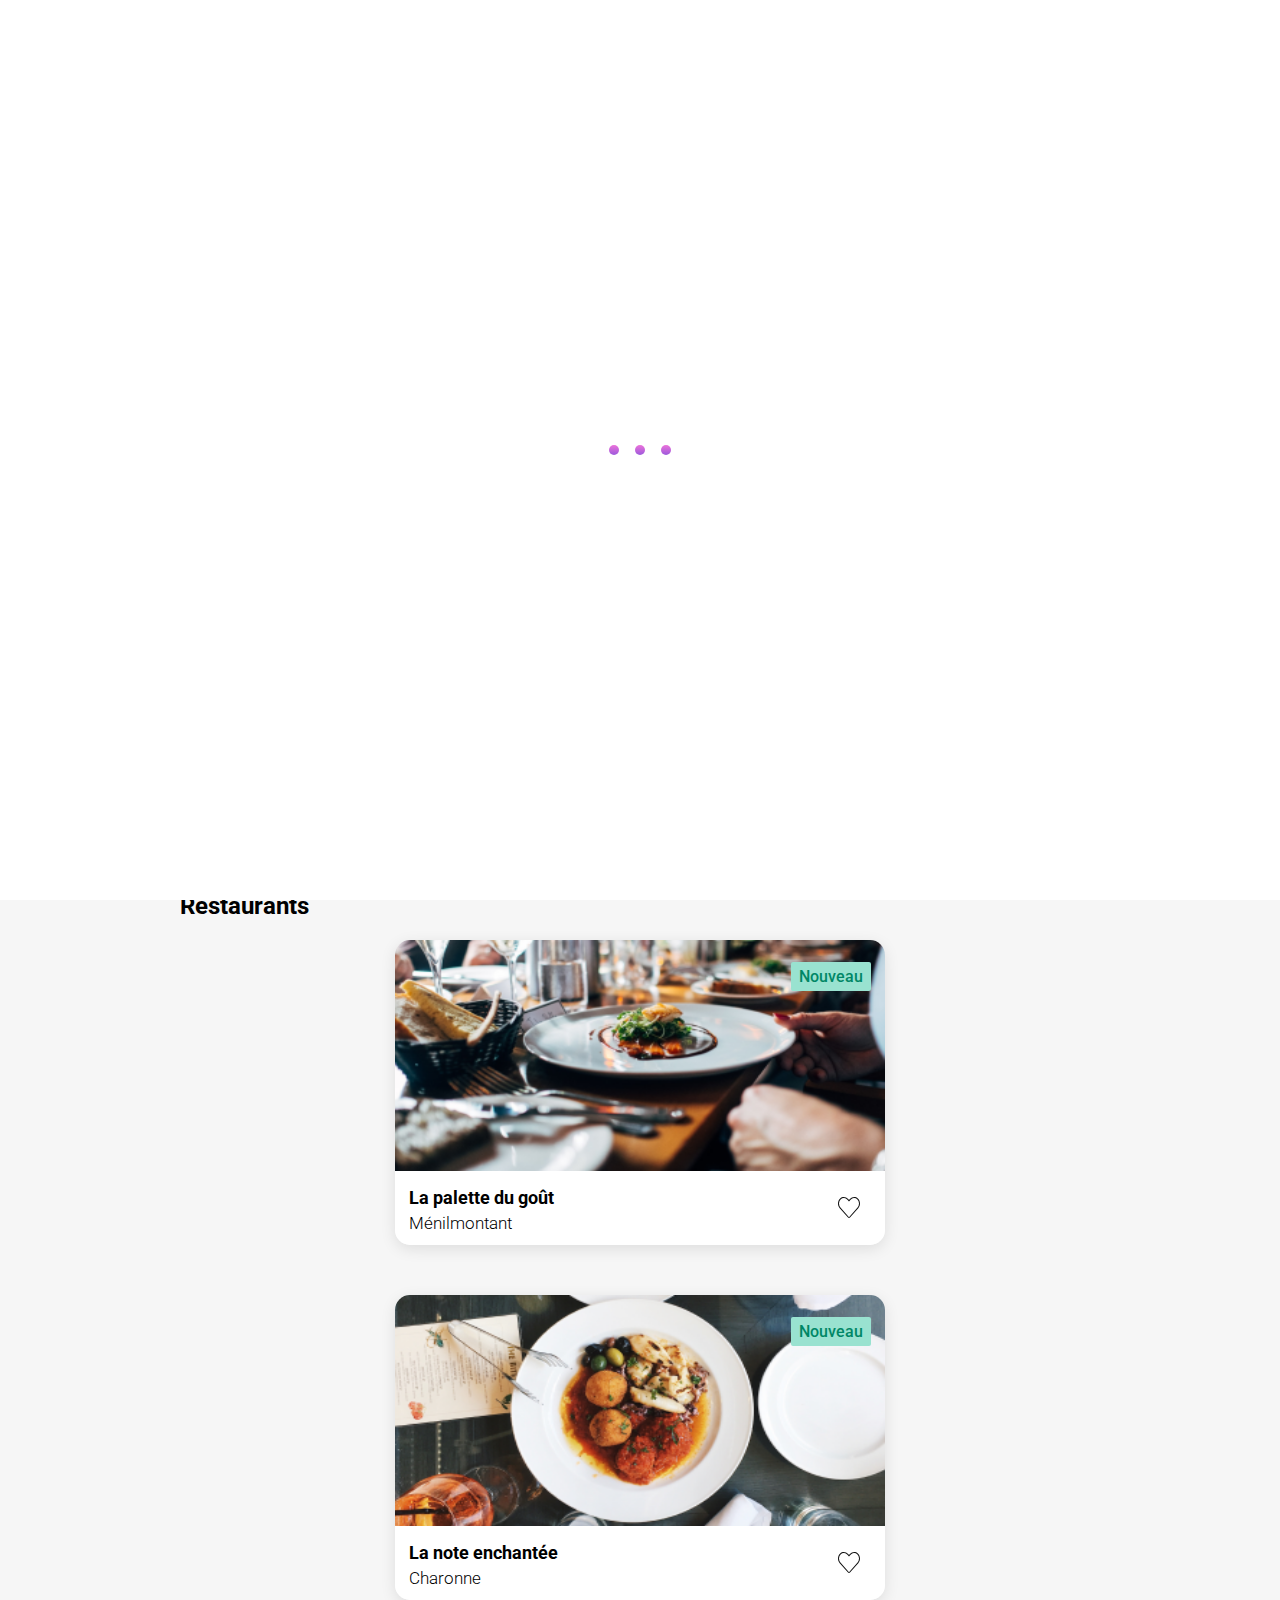
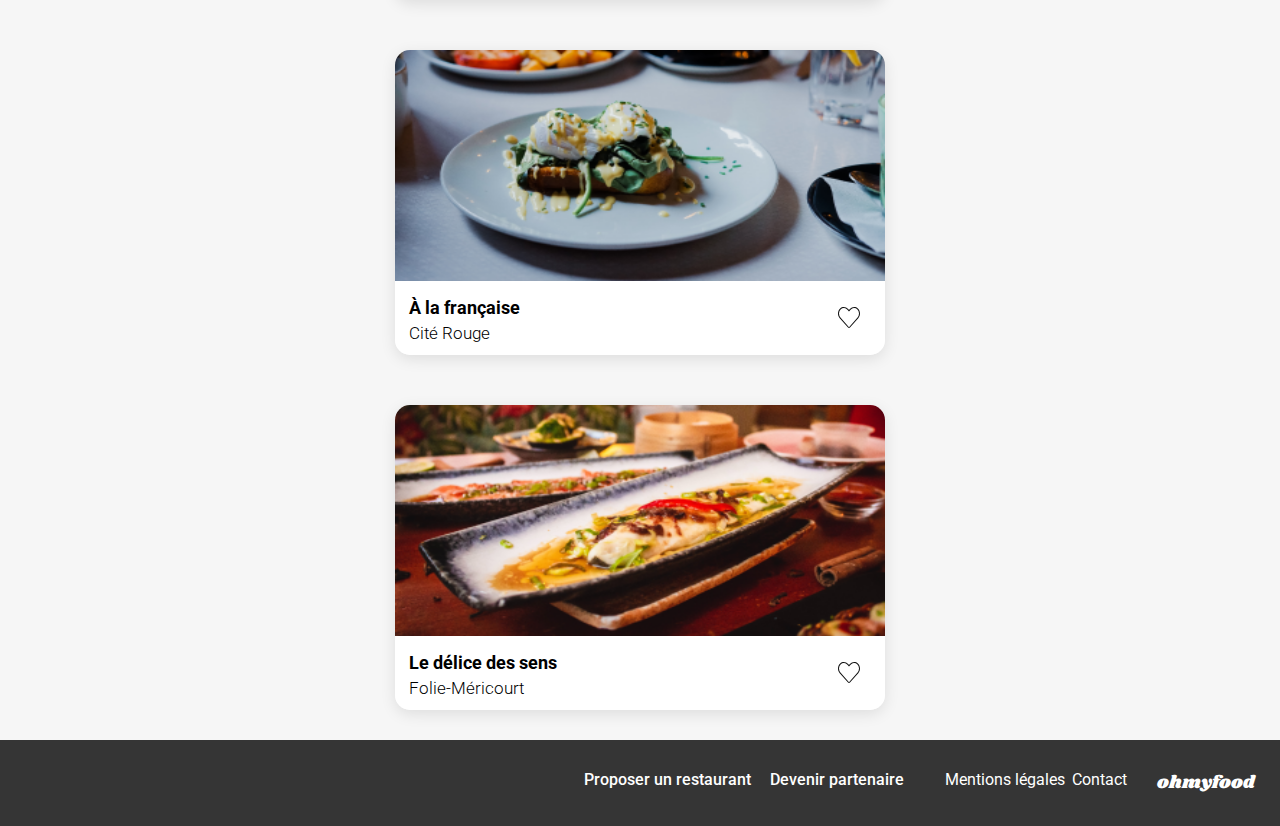
==== commit 3c2eedff: "ajout lien cartes accueil vers restaurant" ====
--- a/index.html
+++ b/index.html
@@ -12,7 +12,11 @@
 <link href="https://fonts.googleapis.com/css2?family=Roboto:wght@300&display=swap" rel="stylesheet">    
 <link rel="stylesheet" href="./css/style.css">
     <body>
-        <div class="loader"></div>
+        <div class="loader">
+            <div class="loader__1"></div>
+            <div class="loader__2"></div>
+            <div class="loader__3"></div>
+          </div>
         <div class="main-container">
             <header class="header_accueil">
                 <span class="logo_mobile">ohmyfood</span>
@@ -40,11 +44,12 @@
                             <div class="number">3</div><div class="number_icon"><i class="fa-solid fa-store"></i></div><p>Dégustez au restaurant</p>
                         </div>
                     </div>
-                </section>
-                <section class="section_restaurant">
-                    <h2 class="title_h2">Restaurants</h2>
-                    <div class="card_restaurant">
-                    <article class="card">
+            </section>
+             <section class="section_restaurant">
+                <h2 class="title_h2">Restaurants</h2>
+                <div class="card_restaurant">
+                    <a href="lapalettedugout.html" class="link_menu">
+                        <article class="card">
                         <div class="card_img">
                             <img src="img/restaurants/lapalettedugout.png" alt="photo la palette du goût" class="img_restaurant--accueil">
                             <div class="text_img--nouveau">Nouveau</div>
@@ -59,9 +64,11 @@
                             <img src="img/icones/Like.svg" alt="coeur vide" class="empty_heart">
                         </div>
                         </div>
-
+                    
                     </article>
-                    <article class="card">
+                </a>
+                    <a href="lanoteenchantee.html" class="link_menu">
+                   <article class="card">
                         <div class="card_img">
                             <img src="img/restaurants/lanoteenchantee.png" alt="photo la note enchantée" class="img_restaurant--accueil">
                             <div class="text_img--nouveau">Nouveau</div>
@@ -78,6 +85,8 @@
                         </div>
                      </div>  
                     </article>
+                </a>
+                <a href="alafrançaise.html" class="link_menu">
                     <article class="card">
                         <div class="card_img">
                             <img src="img/restaurants/alafrancaise.png" alt="photo à la française" class="img_restaurant--accueil">
@@ -95,6 +104,8 @@
                          </div>  
                         
                     </article>
+                   </a> 
+                   <a href="ledelicedessens.html" class="link_menu">
                     <article class="card">
                         <div class="card_img">
                             <img src="img/restaurants/ledelicedessens.png" alt="photo le délice des sens" class="img_restaurant--accueil">
@@ -110,6 +121,7 @@
                             </div>
                          </div>  
                     </article>
+                   </a> 
                     </div>
 
                 </section>
--- a/css/style.css
+++ b/css/style.css
@@ -16,7 +16,7 @@
   margin: auto;
 }
 .btn.btn:hover {
-  background: linear-gradient(0deg, rgba(255, 255, 255, 0.15) 0%, rgba(255, 255, 255, 0.15) 100%), linear-gradient(201deg, #9356DC -5.2%, #FF79DA 110.74%);
+  opacity: 0.9;
   box-shadow: 0px 4px 15px 0px rgba(0, 0, 0, 0.35);
 }
 
@@ -303,6 +303,10 @@
   row-gap: 50px;
   column-gap: 100px;
 }
+.section_restaurant .card_restaurant .link_menu {
+  display: contents;
+  color: #000000;
+}
 .section_restaurant .card_restaurant .card {
   display: flex;
   flex-direction: column;
@@ -367,11 +371,22 @@
 }
 
 .header_img {
-  background-image: url("../img/restaurants_menu/lapalettedugout_desktop.jpg");
   background-size: cover;
   background-repeat: no-repeat;
   background-position: center;
   height: 390px;
+}
+
+.header_img_lapalette {
+  background-image: url("../img/restaurants_menu/lapalettedugout_desktop.jpg");
+}
+
+.header_img_ledelice {
+  background-image: url("../img/restaurants_menu/ledelicedessens_desktop.jpg");
+}
+
+.header_img_lanote {
+  background-image: url("../img/restaurants_menu/lanoteenchantee_desktop.jpg");
 }
 
 .section_menu {
@@ -410,6 +425,7 @@
   flex-direction: row;
   justify-content: space-between;
   padding: 15px;
+  padding-right: 0px;
   background-color: #ffffff;
   border-radius: 15px;
   box-shadow: 0px 4.01149px 15.0431px 0px rgba(0, 0, 0, 0.1);
@@ -418,6 +434,8 @@
   display: flex;
   flex-direction: column;
   gap: 5px;
+  white-space: nowrap;
+  overflow: hidden;
 }
 .section_menu .items_menu .card_menu .card_meal .title_h4 {
   margin-top: 0;
@@ -427,6 +445,37 @@
   margin-top: 0;
   margin-bottom: 0;
   padding-bottom: 0;
+}
+.section_menu .items_menu .card_menu .card_meal .title_h4, .section_menu .items_menu .card_menu .card_meal .subtitle_card_meal {
+  overflow: hidden;
+  text-overflow: ellipsis;
+}
+.section_menu .items_menu .card_menu .card_price {
+  display: flex;
+}
+.section_menu .items_menu .card_menu .card_price .price {
+  margin: auto 15px;
+}
+.section_menu .items_menu .card_menu .card_price .checkmark {
+  width: 0px;
+  height: 100%;
+  display: flex;
+  flex-direction: column;
+  overflow: hidden;
+  transition: width 1s ease;
+  background: #99E2D0;
+  justify-content: center;
+  align-items: center;
+  padding: 15px 0;
+  margin-top: -15px;
+  border-radius: 0 15px 15px 0;
+}
+.section_menu .items_menu .card_menu .card_price .checkmark i {
+  color: white;
+}
+.section_menu .items_menu .card_menu:hover .checkmark {
+  transition: width 1s ease;
+  width: 59px;
 }
 
 /*section order*/
@@ -638,10 +687,18 @@
 @media (max-width: 767.98px) {
   /*image header*/
   .header_img {
-    background-image: url("../img/restaurants_menu/lapalettedugout.png");
     background-size: cover;
     background-repeat: no-repeat;
     height: 275px;
+  }
+  .header_img_lapalette {
+    background-image: url("../img/restaurants_menu/lapalettedugout.png");
+  }
+  .header_img_ledelice {
+    background-image: url("../img/restaurants_menu/ledelicedessens.jpg");
+  }
+  .header_img_lanote {
+    background-image: url("../img/restaurants_menu/lanoteenchantee.jpg");
   }
   /*section entrée*/
   .section_menu {
@@ -657,6 +714,10 @@
     padding-right: 17px;
     padding-top: 32px;
   }
+  .card_price:active .checkmark {
+    transition: width 1s ease;
+    width: 59px;
+  }
   /*section order*/
   .section_order {
     margin-left: 0px;
@@ -674,9 +735,14 @@
 .header_restaurant {
   display: flex;
   flex-direction: row;
-  gap: 572px;
   padding-top: 30;
   padding-bottom: 32px;
+}
+.header_restaurant .return_link {
+  text-decoration: none;
+}
+.header_restaurant .logo_desktop {
+  margin: auto;
 }
 .header_restaurant .logo_mobile {
   display: none;
@@ -702,6 +768,9 @@
     padding-top: 0;
     padding-bottom: 0;
   }
+  .header_restaurant .return_link {
+    margin: auto;
+  }
   .header_restaurant .logo_desktop {
     display: none;
   }
@@ -711,6 +780,82 @@
     display: block;
   }
 }
+/*animation loader*/
+.loader {
+  background-color: white;
+  overflow: hidden;
+  width: 100%;
+  height: 100%;
+  position: fixed;
+  top: 0;
+  left: 0;
+  display: flex;
+  align-items: center;
+  align-content: center;
+  justify-content: center;
+  z-index: 100000;
+  animation: fadeOut 4s ease-out forwards;
+}
+.loader .loader__1, .loader .loader__2, .loader .loader__3 {
+  border-radius: 100%;
+  width: 10px;
+  height: 10px;
+  margin: 8px;
+  background: -webkit-linear-gradient(bottom, #9356DC -11.44%, #FF79DA 123.97%);
+}
+.loader .loader__1.loader__1, .loader .loader__2.loader__1, .loader .loader__3.loader__1 {
+  animation: preloader 0.6s ease-in-out alternate infinite;
+}
+.loader .loader__1.loader__2, .loader .loader__2.loader__2, .loader .loader__3.loader__2 {
+  animation: preloader 0.6s ease-in-out alternate 0.2s infinite;
+}
+.loader .loader__1.loader__3, .loader .loader__2.loader__3, .loader .loader__3.loader__3 {
+  animation: preloader 0.6s ease-in-out alternate 0.4s infinite;
+}
+
+@keyframes preloader {
+  100% {
+    transform: scale(2);
+  }
+}
+@keyframes fadeOut {
+  0% {
+    opacity: 1;
+  }
+  90% {
+    opacity: 1;
+  }
+  100% {
+    opacity: 0;
+    display: none;
+  }
+}
+@keyframes fadeIn {
+  0% {
+    opacity: 0%;
+  }
+  100% {
+    opacity: 100%;
+  }
+}
+.container_menu {
+  opacity: 0;
+  animation: fadeIn 0.1s 0.1s forwards;
+}
+.container_menu .entrees {
+  opacity: 0;
+  animation: fadeIn 1s 1s forwards;
+}
+.container_menu .plats {
+  opacity: 0;
+  animation: fadeIn 1s 2s forwards;
+}
+.container_menu .desserts {
+  opacity: 0;
+  animation: fadeIn 1s 3s forwards;
+}
+
+/*animation coeur*/
 .container_heart {
   position: relative;
 }
